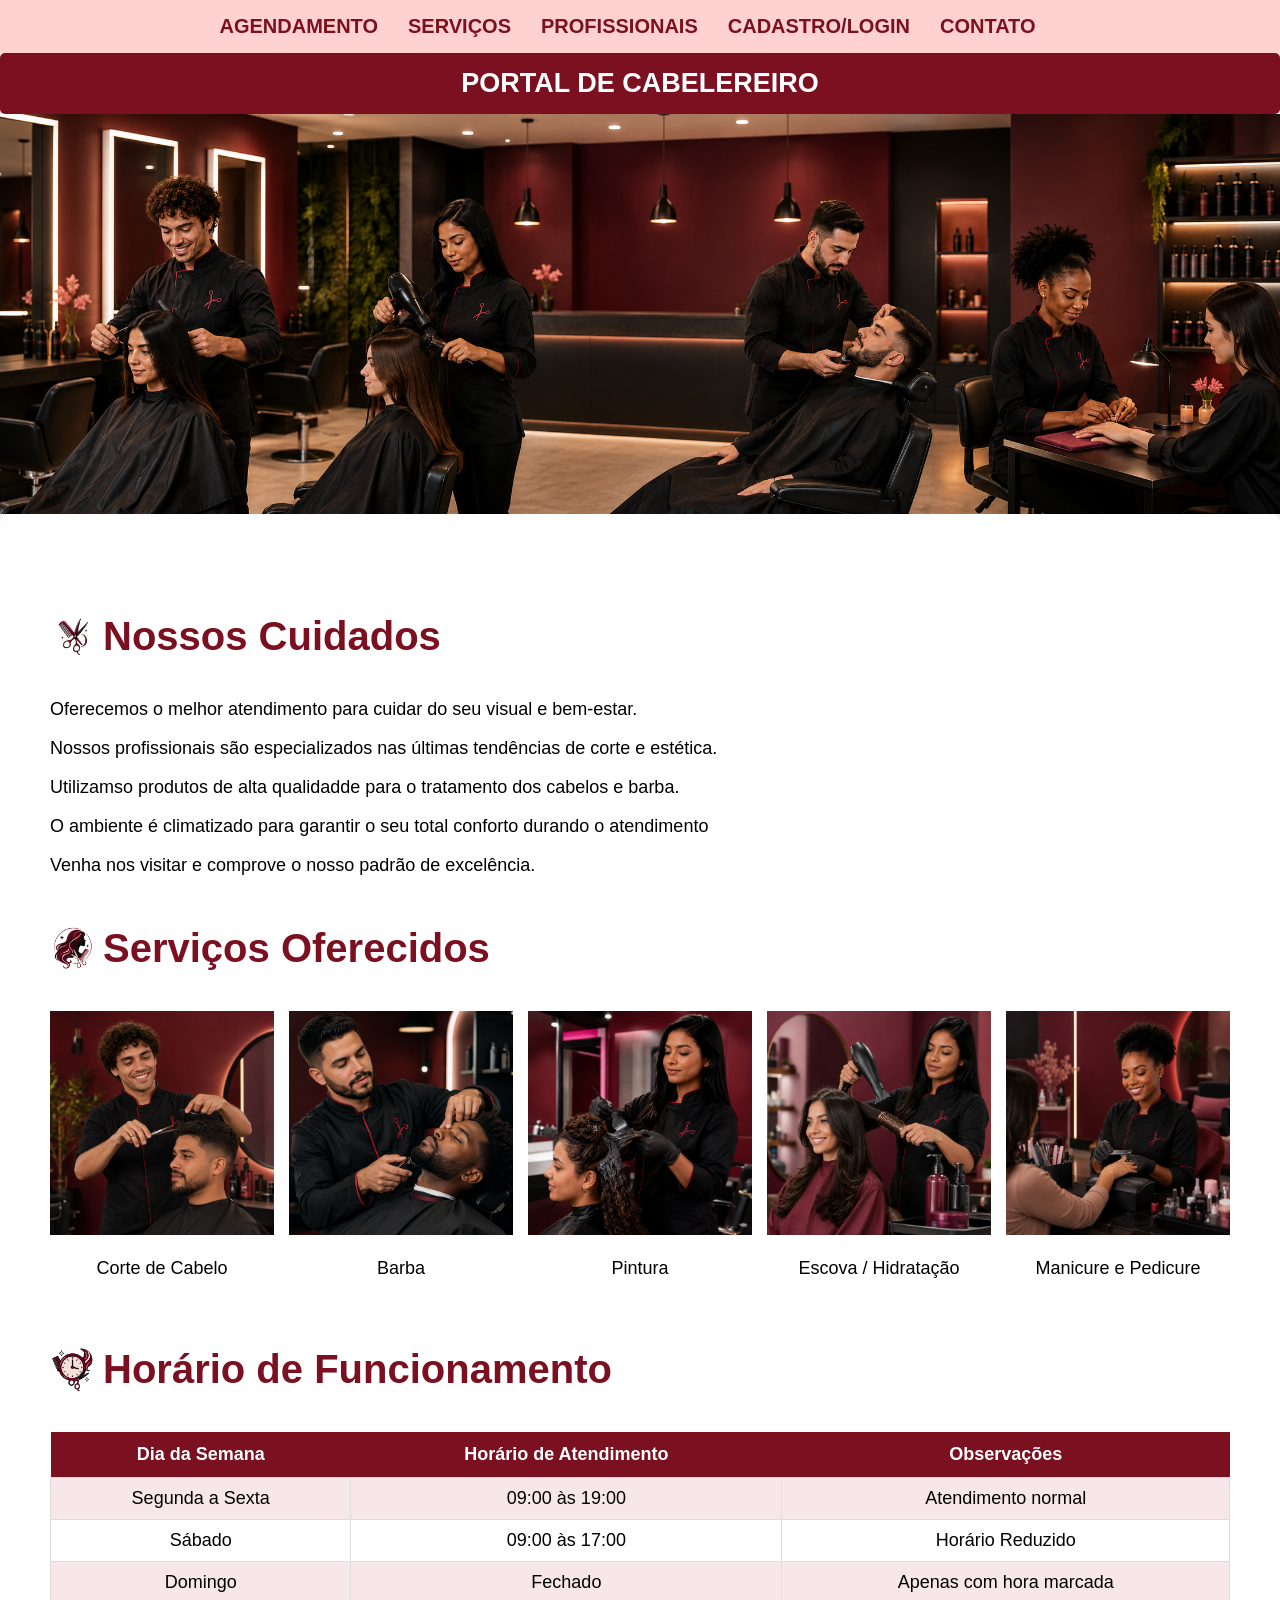
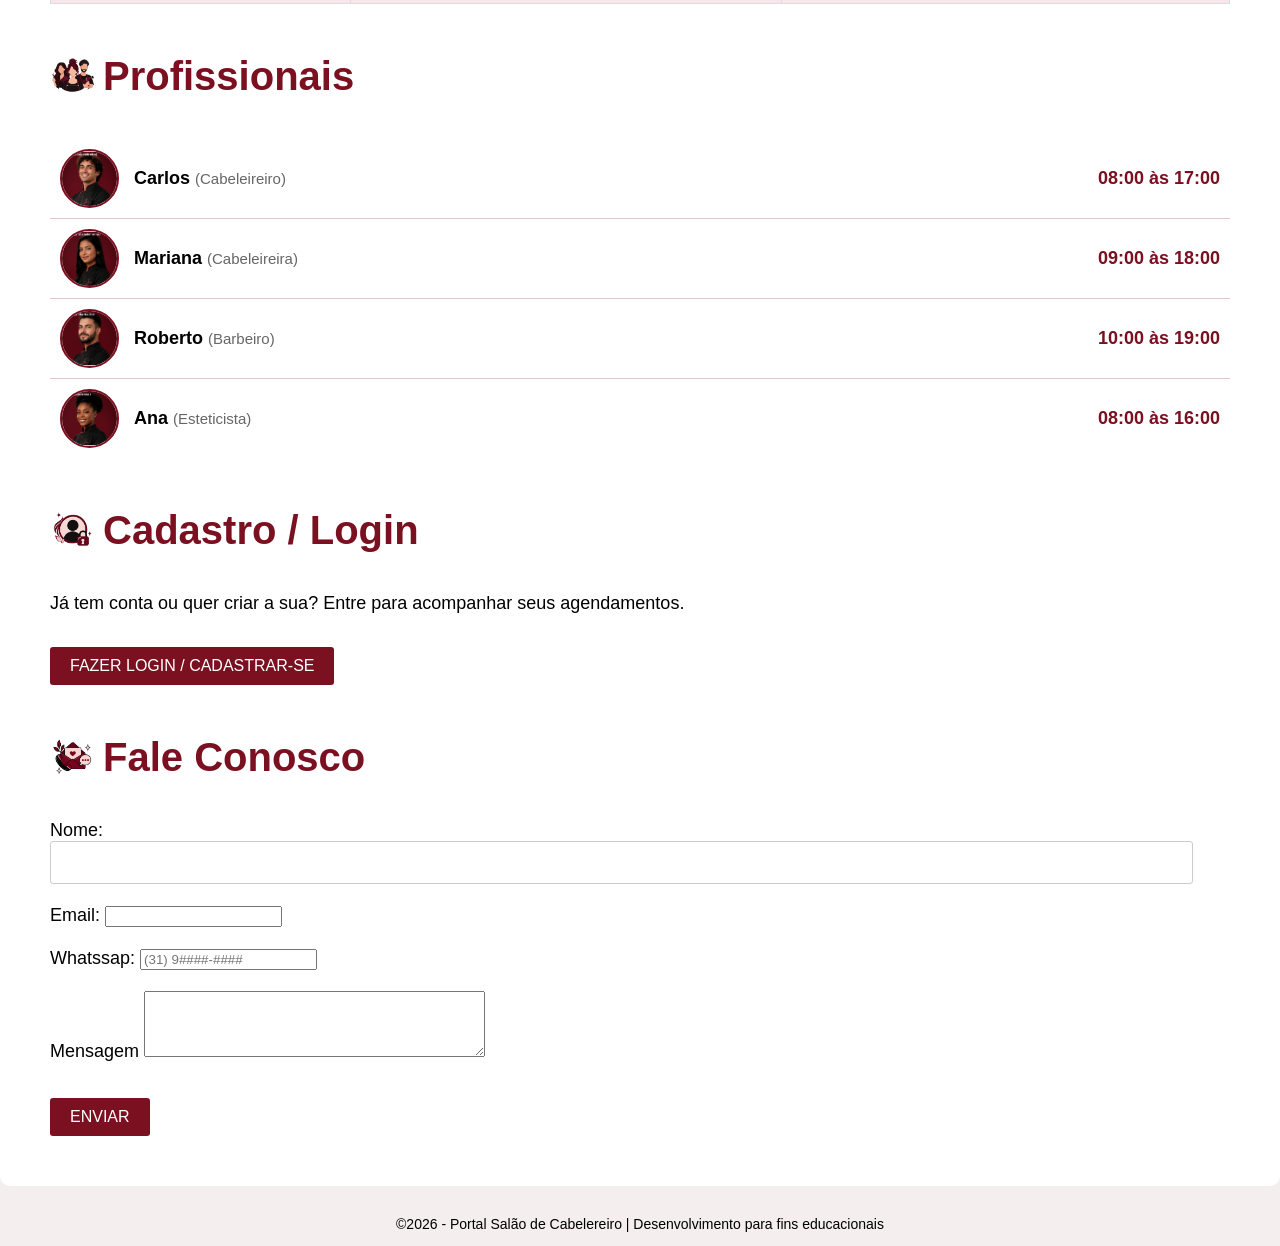
==== index.html @ b89ce24b "Add files via upload" ====
<!DOCTYPE html>

<html lang="pt-br">

<head>

    <meta charset="UTF-8">

    <meta name="author" content="Isac Pereira de Souza">

    <meta name="viewport" content="width=device-width, initial-scale=1.0">

    <title>Portal salão de Cabelo</title>

    <link rel="stylesheet" href="css/salao.css">

</head>

<body>

    <ul class="menu">

        <li><a href="cadastro_agendamento.html">AGENDAMENTO</a></li>

        <li><a href="#servicos">SERVIÇOS</a></li>

        <li><a href="#profissionais">PROFISSIONAIS</a></li>
        
                <li><a href="cadastro_login/cadastro_login.html">CADASTRO/LOGIN</a></li>


        <li><a href="#contato">CONTATO</a></li>


    </ul>

    <div id="saudacaoUsuario"></div>

    <h2>PORTAL DE CABELEREIRO</h2>

    <img id="banner" src="/img/salao.jpg" alt="Imagem do banner do Salão de Cabelereiro">

    <div style="background: white; padding: 50px; border-radius: 10px;">

        <h3>
            <img src="/img/nossos_cuidados.png" alt="Ícone Nossos Cuidados" width="28">
            Nossos Cuidados
        </h3>

        <p>Oferecemos o melhor atendimento para cuidar do seu visual e bem-estar.</p>

        <p>Nossos profissionais são especializados nas últimas tendências de corte e estética.</p>

        <p>Utilizamso produtos de alta qualidadde para o tratamento dos cabelos e barba.</p>

        <p>O ambiente é climatizado para garantir o seu total conforto durando o atendimento</p>

        <p>Venha nos visitar e comprove o nosso padrão de excelência.</p>

        <h3 id="servicos">
            <img src="/img/servicos.png" alt="Ícone Serviços" width="28">
            Serviços Oferecidos
        </h3>

        <ul class="servicos-lista">

    <li>
        <img src="/img/corte.png">
        <p>Corte de Cabelo</p>
    </li>

    <li>
        <img src="/img/barba.png">
        <p>Barba</p>
    </li>

    <li>
        <img src="/img/pintura.png">
        <p>Pintura</p>
    </li>

    <li>
        <img src="/img/escova.png">
        <p>Escova / Hidratação</p>
    </li>

    <li>
        <img src="/img/manicure.png">
        <p>Manicure e Pedicure</p>
    </li>

</ul>

        <h3>
            <img src="/img/horario.png" alt="Ícone Horário" width="28">
            Horário de Funcionamento
        </h3>

        <table class="tabela-horario">

            <tr>

                <th>Dia da Semana</th>

                <th>Horário de Atendimento</th>

                <th>Observações</th>

            </tr>

            <tr>

                <td>Segunda a Sexta</td>

                <td>09:00 às 19:00</td>

                <td>Atendimento normal

            </tr>

            </tr>

            <tr>

                <td>Sábado</td>

                <td>09:00 às 17:00 </td>

                <td>Horário Reduzido</td>

            </tr>

            <tr>

                <td>Domingo</td>

                <td>Fechado</td>

                <td>Apenas com hora marcada</td>

            </tr>

        </table>

        <h3 id="profissionais">
            <img src="/img/profissionais.png" alt="Ícone Profissionais" width="28">
            Profissionais
        </h3>

        <ul class="lista-profissionais">

            <li>

                <img src="/img/carlos.png" alt="Foto de Carlos">

                <span class="prof-nome">Carlos <small>(Cabeleireiro)</small></span>

                <span class="prof-horario">08:00 às 17:00</span>

            </li>

            <li>

                <img src="/img/mariana.png" alt="Foto de Mariana">

                <span class="prof-nome">Mariana <small>(Cabeleireira)</small></span>

                <span class="prof-horario">09:00 às 18:00</span>

            </li>

            <li>

                <img src="/img/roberto.png" alt="Foto de Roberto">

                <span class="prof-nome">Roberto <small>(Barbeiro)</small></span>

                <span class="prof-horario">10:00 às 19:00</span>

            </li>

            <li>

                <img src="/img/ana.png" alt="Foto de Ana">

                <span class="prof-nome">Ana <small>(Esteticista)</small></span>

                <span class="prof-horario">08:00 às 16:00</span>

            </li>

        </ul>

        <h3 id="cadastro-login">
            <img src="/img/cadastro_login.png" alt="Ícone Cadastro / Login" width="28">
            Cadastro / Login
        </h3>

        <p>Já tem conta ou quer criar a sua? Entre para acompanhar seus agendamentos.</p>

        <a href="cadastro_login/cadastro_login.html" class="botao"
            style="display: inline-block; text-decoration: none;">

            FAZER LOGIN / CADASTRAR-SE

        </a>

        <h3 id="contato">
            <img src="/img/contato.png" alt="Ícone Contato" width="28">
            Fale Conosco
        </h3>

        <form>

            <label>Nome:</label>

            <input type="text" id="nome" name="nome"><br><br>

            <label>Email:</label>

            <input type="text" id="email" name="email"><br><br>

            <label>Whatssap:</label>

            <input type="tel" id="Whatssap" name="Whatssap" placeholder="(31) 9####-####"><br><br>

            <label>Mensagem</label>

            <textarea rows="4" cols="40"></textarea><br><br>

            <button class="botao" type="submit">ENVIAR</button>

        </form>

    </div>

    <footer id="rodape">

        <p>&#169;2026 - Portal Salão de Cabelereiro | Desenvolvimento para fins educacionais</p>

    </footer>

    <script>

        let usuarioLogado = localStorage.getItem("usuarioLogado");

        let saudacao = document.getElementById("saudacaoUsuario");

        if (usuarioLogado) {

            saudacao.innerHTML = "Bem-vindo(a), <strong>" + usuarioLogado + "</strong>!";

        }

        let servicos = document.getElementById("servicos");

        let profissionais = document.getElementById("profissionais");

        let contato = document.getElementById("contato");

        let linkServicos = document.querySelector('a[href="#servicos"]');

        let linkProfissionais = document.querySelector('a[href="#profissionais"]');

        let linkContato = document.querySelector('a[href="#contato"]');

        window.onscroll = function () {

            linkServicos.classList.remove("ativo");

            linkProfissionais.classList.remove("ativo");

            linkContato.classList.remove("ativo");

            if (window.scrollY >= contato.offsetTop - 150) {

                linkContato.classList.add("ativo");

            } else if (window.scrollY >= profissionais.offsetTop - 150) {

                linkProfissionais.classList.add("ativo");

            } else if (window.scrollY >= servicos.offsetTop - 150) {

                linkServicos.classList.add("ativo");

            }

        };

    </script>

</body>

</html>
---- css/salao.css ----
body {
    background: #f5eeee;
    font-family: Arial, sans-serif;
    font-size: 18px;
    margin: 0px;
    padding: 0px;
}

h2 {
    margin: 0px;
    background: #7a1020;
    color: white;
    text-align: center;
    padding: 15px;
    border-radius: 5px;
}
.servicos-lista {
    display: flex;
    list-style: none;
    gap: 15px;
    padding: 0;
}

.servicos-lista li {
    text-align: center;
}

.servicos-lista img {
    width: 100%;
}
h3{
        display: flex;
    align-items: center;
        color: #7a1020;
font-size: 40px;
margin-top: 50px;
}
#saudacaoUsuario {
    text-align: center;
    color: #7a1020;
    font-size: 16px;
}

#banner {
    width: 100%;
    height: auto;
        display: block;

}
.menu {
    margin: 0px;
    background: #ffd1d1;
    padding: 15px;
    list-style: none;
    text-align: center;
    position: sticky;
    top: 0;
}

.menu li {
    display: inline;
    margin-right: 25px;
}

.menu a {
    color: #7a1020;
    text-decoration: none;
    text-transform: uppercase;
    font: bold 20px Arial;
}

.menu a:hover {
    color: #560b15;
}

.menu a.ativo {
    border-bottom: 3px solid #7a1020;
}

fieldset {
    border: 2px solid #7a1020;
    border-radius: 5px;
    background-color: white;
    padding: 20px;
}

legend {
    font-weight: bold;
    padding: 0 10px;
    color: #7a1020;
}

#nome {
    width: 95%;
    padding: 10px;
    font-size: 18px;
    border: 1px solid #ccc;
    border-radius: 3px;
}

.botao {
    margin-top: 15px;
    padding: 10px 20px;
    background: #7a1020;
    color: white;
    border: none;
    border-radius: 3px;
    cursor: pointer;
    font-size: 16px;
}

.botao:hover {
    background: #560b15;
}

#rodape {
    text-align: center;
    margin-top: 30px;
    font-size: 14px;
}

.tabela {
    margin: 40px auto;
    border-collapse: collapse;
    width: 100%;
    font-family: Arial, sans-serif;
    font-size: 30px;
    background-color: white;
}

.tabela-horario {
    width: 100%;
    border-collapse: collapse;
}

.tabela-horario th {
    background-color: #7a1020;
    color: white;
    padding: 12px;
    text-align: center;
}

.tabela-horario td {
    padding: 10px;
    text-align: center;
    border: 1px solid #ddd;
}

.tabela-horario tr:nth-child(even) {
    background-color: #f7e7ea;
}

.comprovante {
    border: 2px solid #7a1020;
    padding: 20px;
    margin-top: 20px;
    background: white;
    border-radius: 5px;
}

.lista-profissionais {
    list-style: none;
    padding: 0;
    margin: 0 0 20px 0;
}

.lista-profissionais li {
    display: flex;
    align-items: center;
    gap: 15px;
    padding: 10px;
    border-bottom: 1px solid #e2c7cc;
}

.lista-profissionais li:last-child {
    border-bottom: none;
}

.lista-profissionais img {
    width: 55px;
    height: 55px;
    border-radius: 50%;
    object-fit: cover;
    border: 2px solid #7a1020;
}

.prof-nome {
    flex: 1;
    font-weight: bold;
}

.prof-nome small {
    font-weight: normal;
    color: #666;
}

.prof-horario {
    color: #7a1020;
    font-weight: bold;
}

.aviso-horario {
    display: inline-block;
    margin: 8px 0 0;
    padding: 6px 10px;
    background-color: #f7e7ea;
    border-left: 4px solid #7a1020;
    font-size: 15px;
    color: #7a1020;
}

.erro-horario {
    margin: 6px 0 0;
    font-size: 14px;
    font-weight: bold;
    color: #c62828;
}

.titulo-comprovante {
    color: #7a1020;
    margin-top: auto;
}
h3 img {
    width: 45px;
    height: 45px;    margin-right: 8px;
}
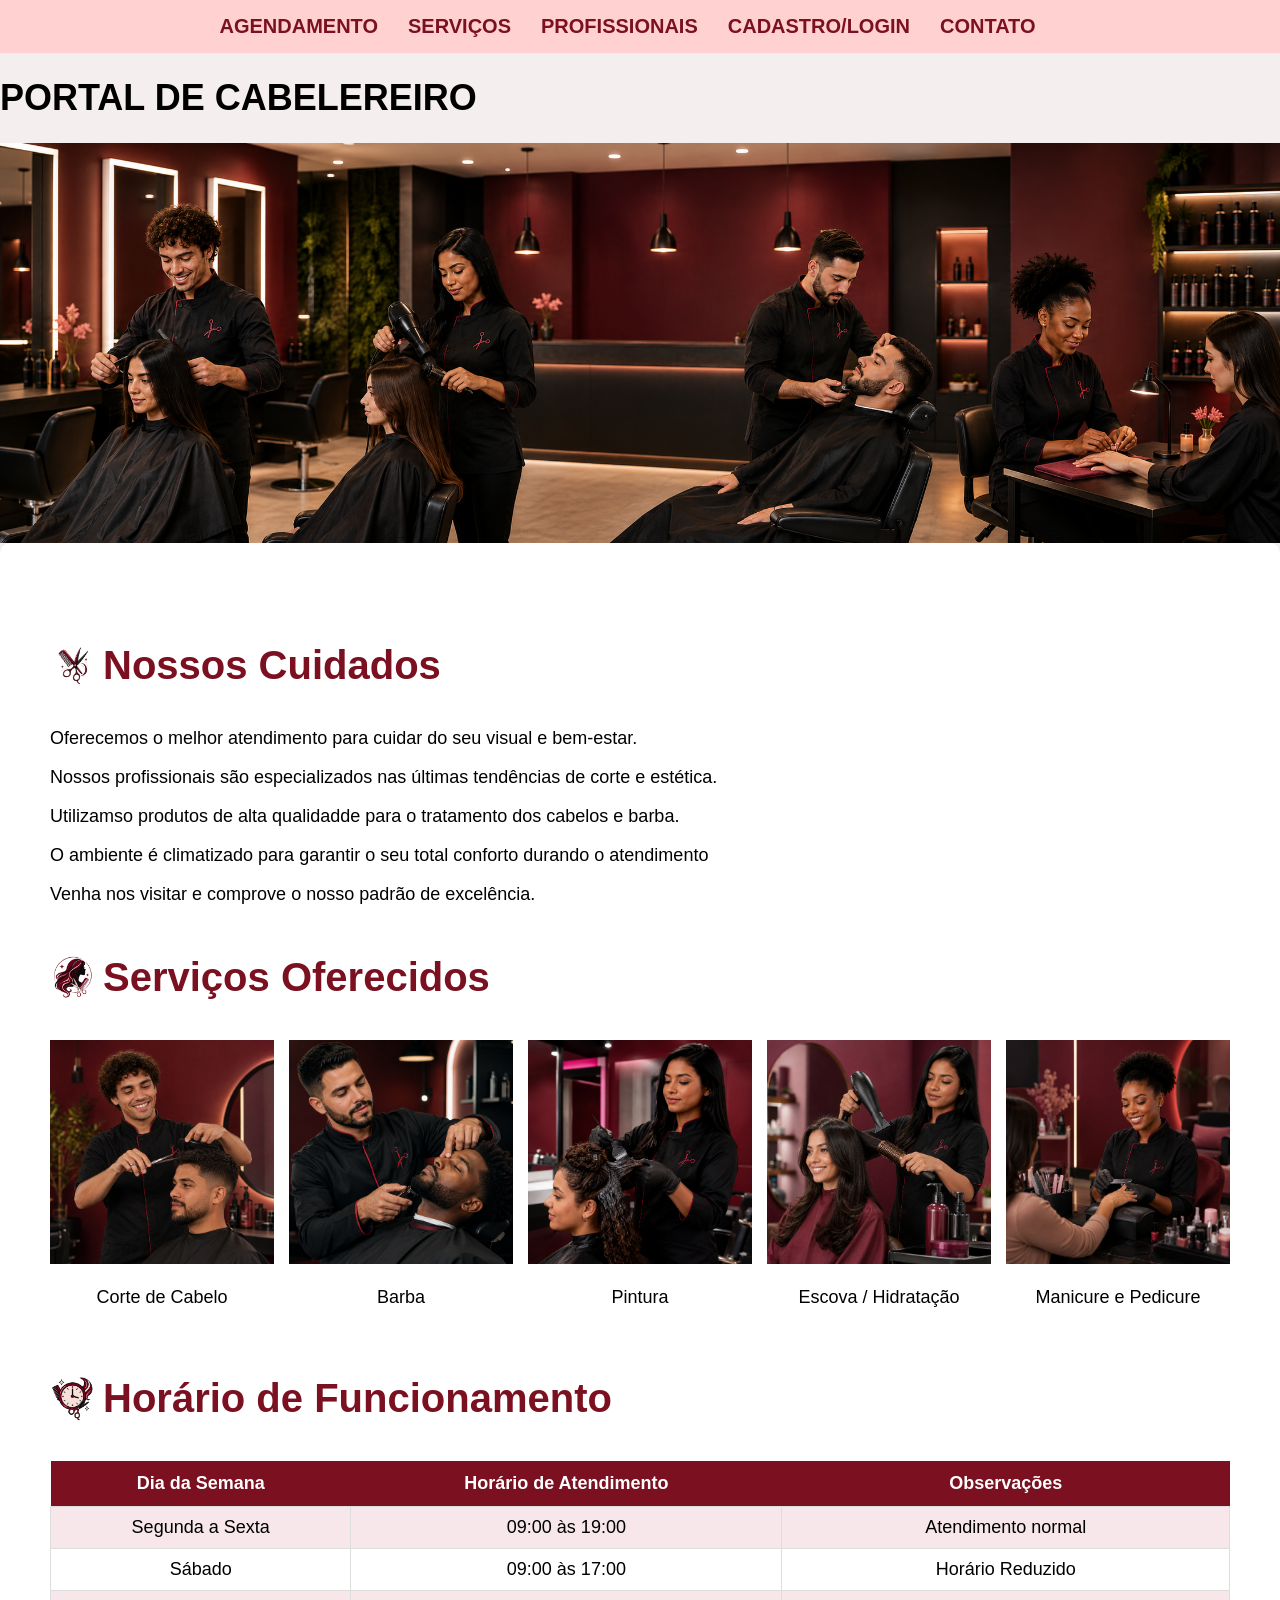
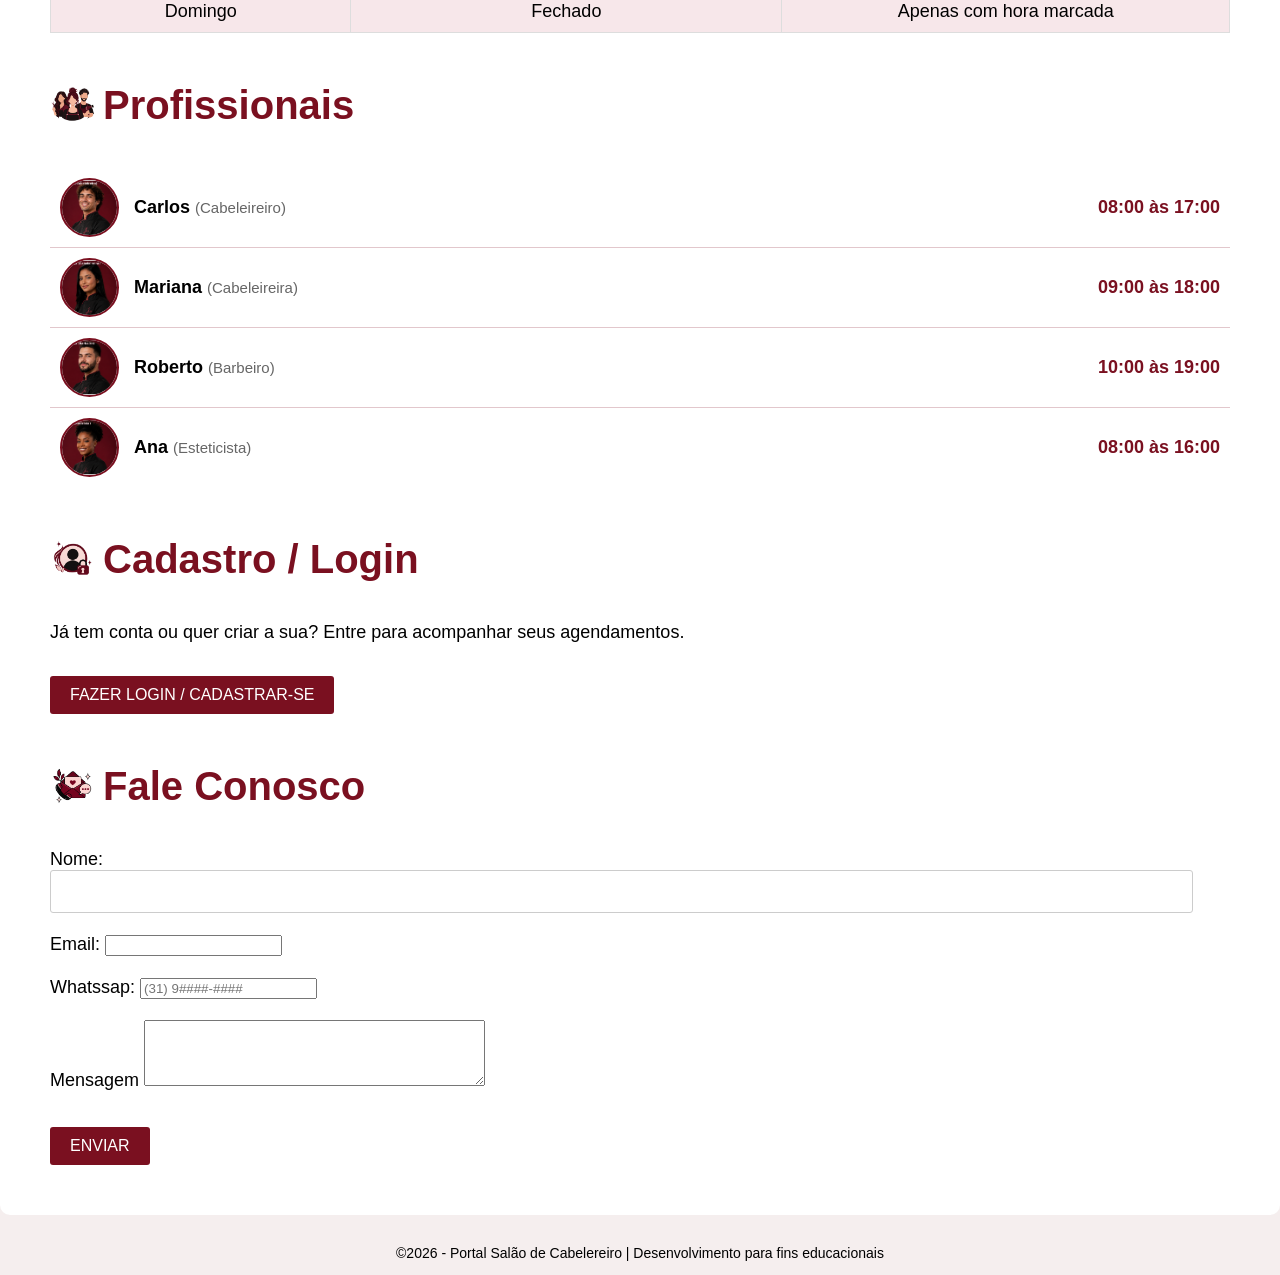
==== commit 66944c38: "Update index.html" ====
--- a/index.html
+++ b/index.html
@@ -36,14 +36,14 @@
 
     <div id="saudacaoUsuario"></div>
 
-    <h2>PORTAL DE CABELEREIRO</h2>
-
-    <img id="banner" src="/img/salao.jpg" alt="Imagem do banner do Salão de Cabelereiro">
+    <h1>PORTAL DE CABELEREIRO</h1>
+
+    <img id="banner" src="img/salao.jpg" alt="Imagem do banner do Salão de Cabelereiro">
 
     <div style="background: white; padding: 50px; border-radius: 10px;">
 
         <h3>
-            <img src="/img/nossos_cuidados.png" alt="Ícone Nossos Cuidados" width="28">
+            <img src="img/nossos_cuidados.png" alt="Ícone Nossos Cuidados" width="28">
             Nossos Cuidados
         </h3>
 
@@ -58,41 +58,40 @@
         <p>Venha nos visitar e comprove o nosso padrão de excelência.</p>
 
         <h3 id="servicos">
-            <img src="/img/servicos.png" alt="Ícone Serviços" width="28">
+            <img src="img/servicos.png" alt="Ícone Serviços" width="28">
             Serviços Oferecidos
         </h3>
-
-        <ul class="servicos-lista">
-
-    <li>
-        <img src="/img/corte.png">
+<ul class="servicos-lista">
+
+    <li>
+        <img src="img/corte.png" alt="Corte de cabelo">
         <p>Corte de Cabelo</p>
     </li>
 
     <li>
-        <img src="/img/barba.png">
+        <img src="img/barba.png" alt="Serviço de barba">
         <p>Barba</p>
     </li>
 
     <li>
-        <img src="/img/pintura.png">
+        <img src="img/pintura.png" alt="Pintura de cabelo">
         <p>Pintura</p>
     </li>
 
     <li>
-        <img src="/img/escova.png">
+        <img src="img/escova.png" alt="Escova e hidratação de cabelo">
         <p>Escova / Hidratação</p>
     </li>
 
     <li>
-        <img src="/img/manicure.png">
+        <img src="img/manicure.png" alt="Serviço de manicure e pedicure">
         <p>Manicure e Pedicure</p>
     </li>
 
 </ul>
 
         <h3>
-            <img src="/img/horario.png" alt="Ícone Horário" width="28">
+            <img src="img/horario.png" alt="Ícone Horário" width="28">
             Horário de Funcionamento
         </h3>
 
@@ -118,7 +117,7 @@
 
             </tr>
 
-            </tr>
+            
 
             <tr>
 
@@ -143,7 +142,7 @@
         </table>
 
         <h3 id="profissionais">
-            <img src="/img/profissionais.png" alt="Ícone Profissionais" width="28">
+            <img src="img/profissionais.png" alt="Ícone Profissionais" width="28">
             Profissionais
         </h3>
 
@@ -151,7 +150,7 @@
 
             <li>
 
-                <img src="/img/carlos.png" alt="Foto de Carlos">
+                <img src="img/carlos.png" alt="Foto de Carlos">
 
                 <span class="prof-nome">Carlos <small>(Cabeleireiro)</small></span>
 
@@ -161,7 +160,7 @@
 
             <li>
 
-                <img src="/img/mariana.png" alt="Foto de Mariana">
+                <img src="img/mariana.png" alt="Foto de Mariana">
 
                 <span class="prof-nome">Mariana <small>(Cabeleireira)</small></span>
 
@@ -171,7 +170,7 @@
 
             <li>
 
-                <img src="/img/roberto.png" alt="Foto de Roberto">
+                <img src="img/roberto.png" alt="Foto de Roberto">
 
                 <span class="prof-nome">Roberto <small>(Barbeiro)</small></span>
 
@@ -181,7 +180,7 @@
 
             <li>
 
-                <img src="/img/ana.png" alt="Foto de Ana">
+                <img src="img/ana.png" alt="Foto de Ana">
 
                 <span class="prof-nome">Ana <small>(Esteticista)</small></span>
 
@@ -192,7 +191,7 @@
         </ul>
 
         <h3 id="cadastro-login">
-            <img src="/img/cadastro_login.png" alt="Ícone Cadastro / Login" width="28">
+            <img src="img/cadastro_login.png" alt="Ícone Cadastro / Login" width="28">
             Cadastro / Login
         </h3>
 
@@ -206,7 +205,7 @@
         </a>
 
         <h3 id="contato">
-            <img src="/img/contato.png" alt="Ícone Contato" width="28">
+            <img src="img/contato.png" alt="Ícone Contato" width="28">
             Fale Conosco
         </h3>
 
@@ -292,4 +291,4 @@
 
 </body>
 
-</html>+</html>
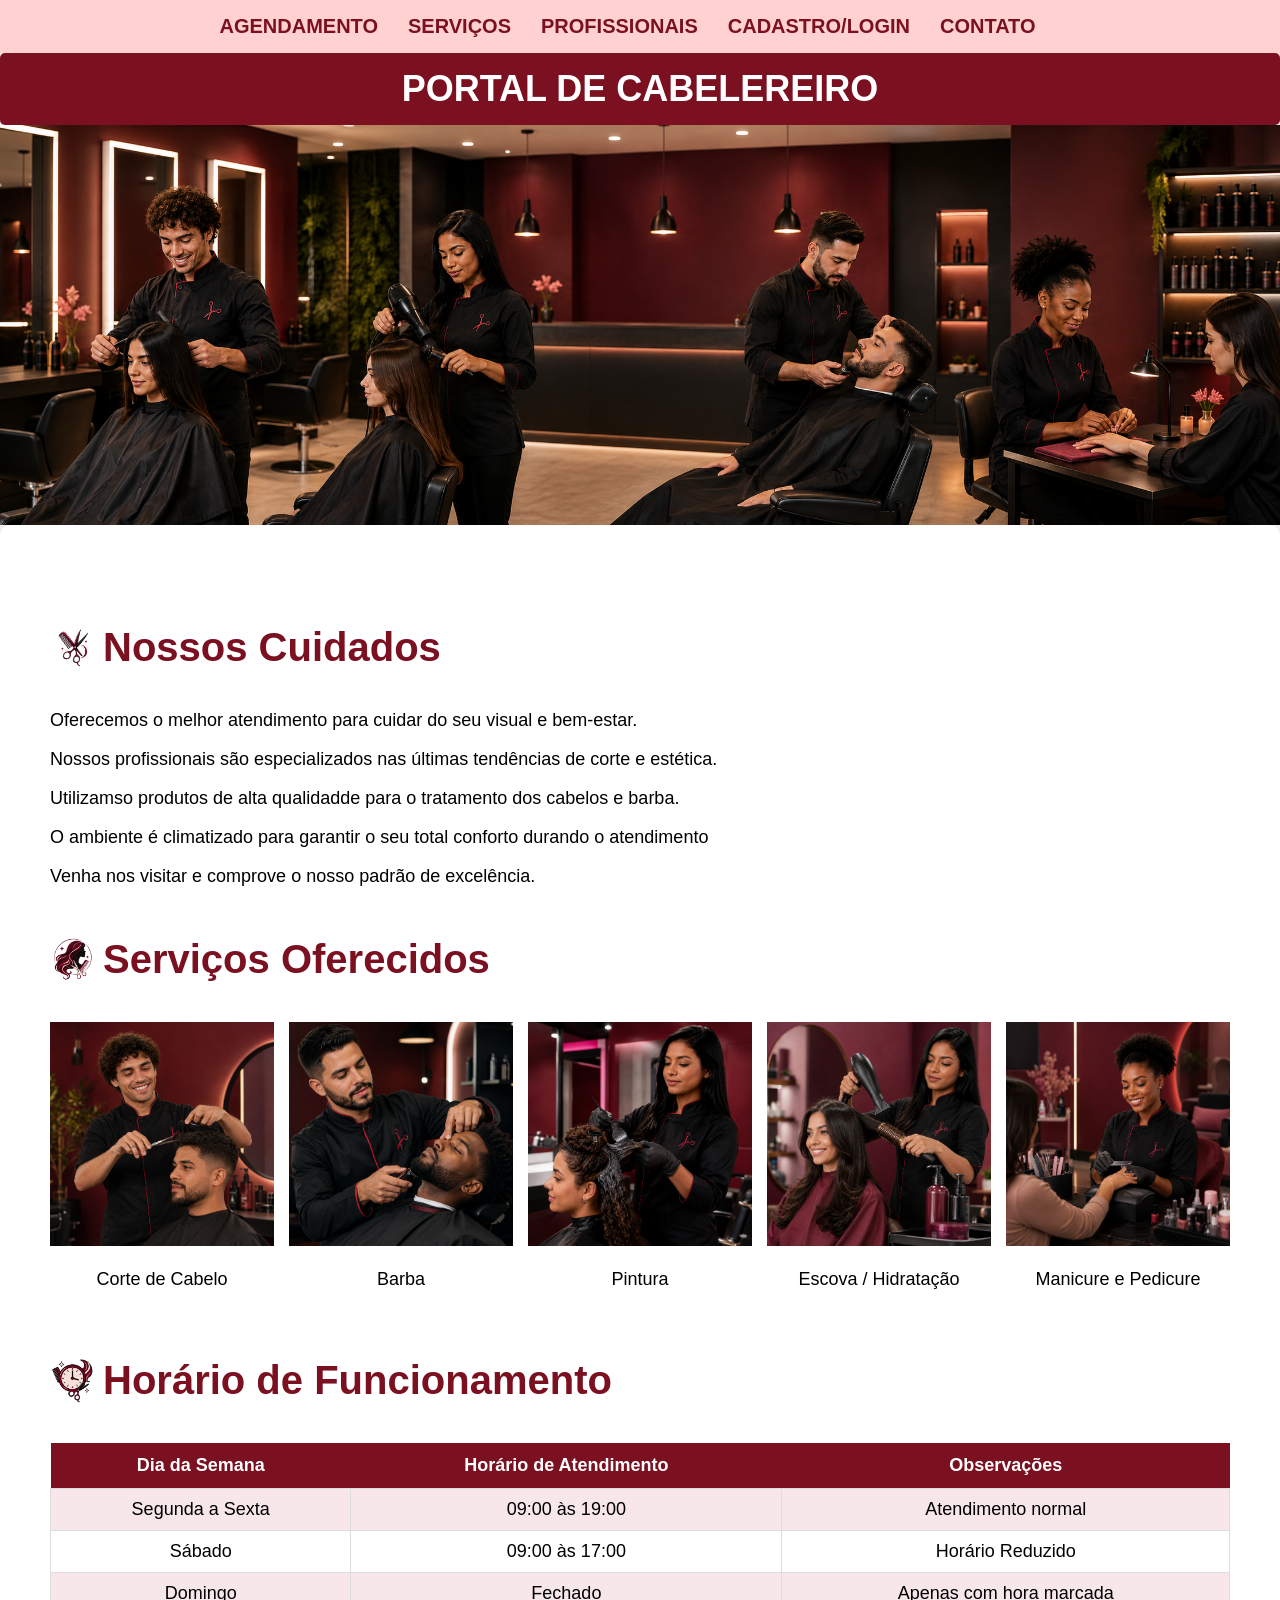
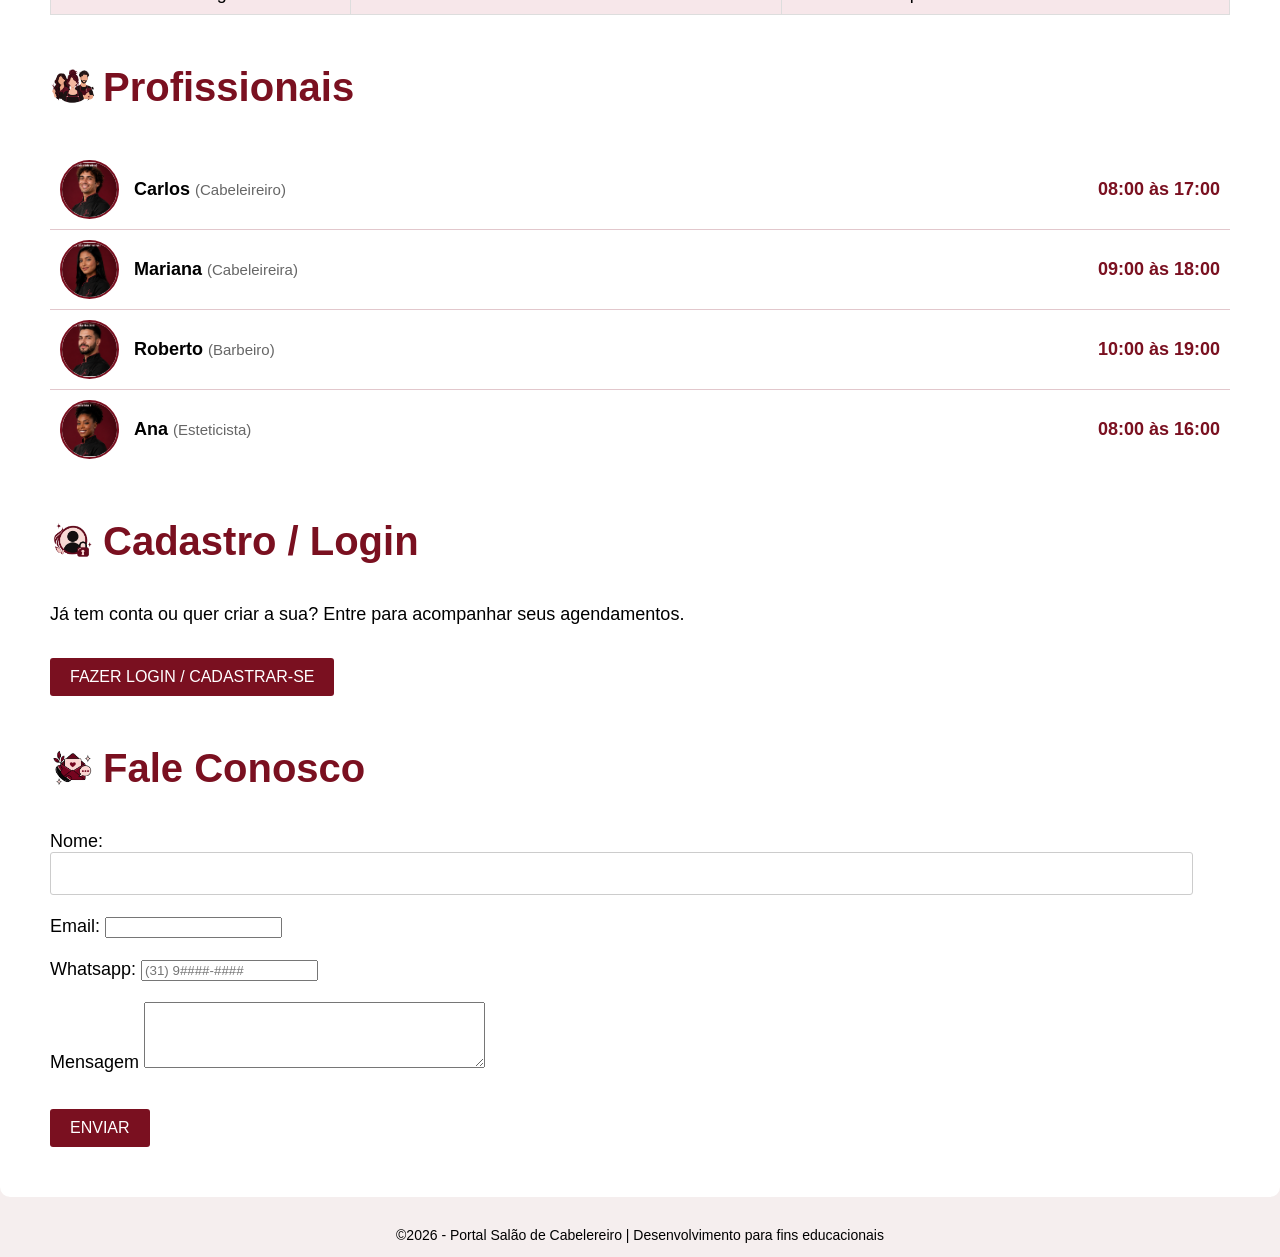
==== commit 76a8a3cf: "Update index.html" ====
--- a/index.html
+++ b/index.html
@@ -211,26 +211,24 @@
 
         <form>
 
-            <label>Nome:</label>
-
+            <label for="nome">Nome:</label>
             <input type="text" id="nome" name="nome"><br><br>
 
-            <label>Email:</label>
-
+            <label for="email">Email:</label>
             <input type="text" id="email" name="email"><br><br>
 
-            <label>Whatssap:</label>
-
-            <input type="tel" id="Whatssap" name="Whatssap" placeholder="(31) 9####-####"><br><br>
-
-            <label>Mensagem</label>
-
-            <textarea rows="4" cols="40"></textarea><br><br>
+            <label for="Whatsapp">Whatsapp:</label>
+            <input type="tel" id="Whatsapp" name="Whatsapp" placeholder="(31) 9####-####"><br><br>
+
+            <label for="mensagem">Mensagem</label>
+            <textarea rows="4" cols="40" id="mensagem"></textarea><br><br>
 
             <button class="botao" type="submit">ENVIAR</button>
 
+
         </form>
 
+
     </div>
 
     <footer id="rodape">
--- a/css/salao.css
+++ b/css/salao.css
@@ -6,7 +6,7 @@
     padding: 0px;
 }
 
-h2 {
+h1 {
     margin: 0px;
     background: #7a1020;
     color: white;
@@ -223,4 +223,4 @@
 h3 img {
     width: 45px;
     height: 45px;    margin-right: 8px;
-}+}
